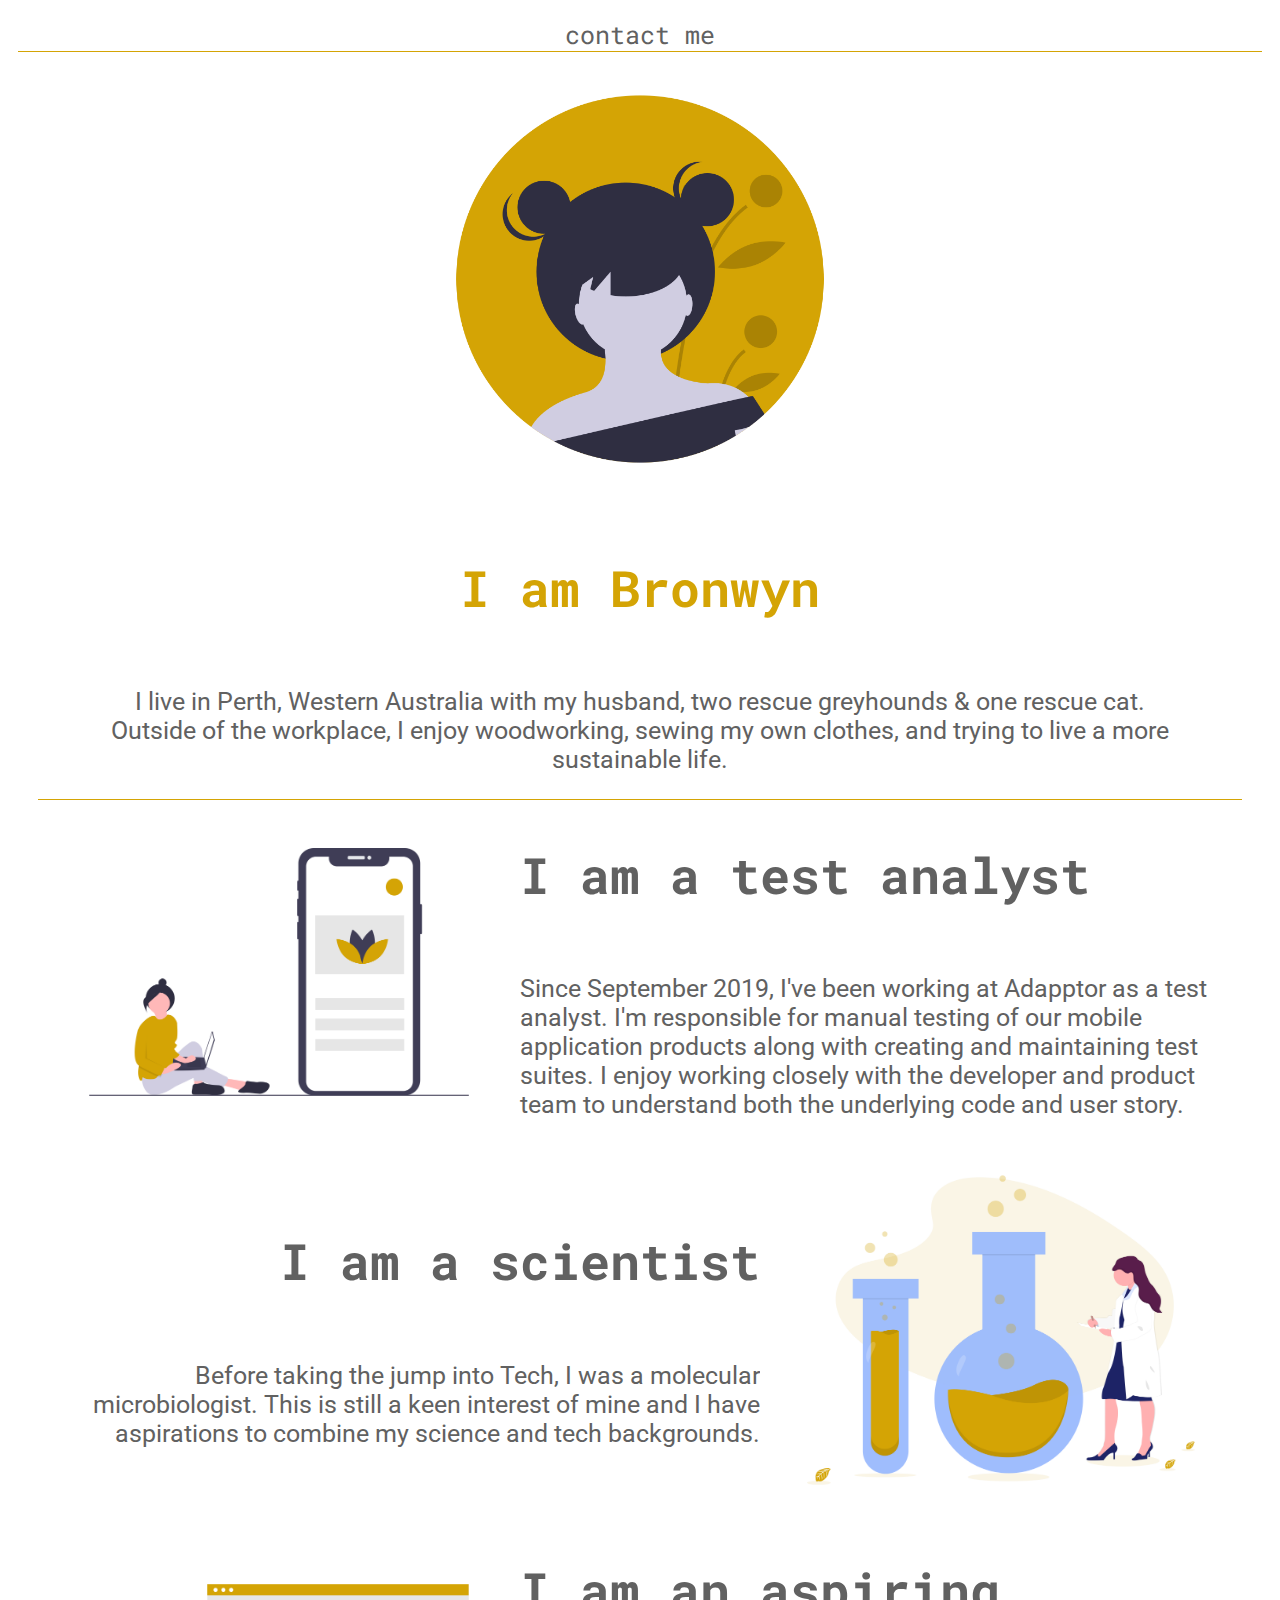
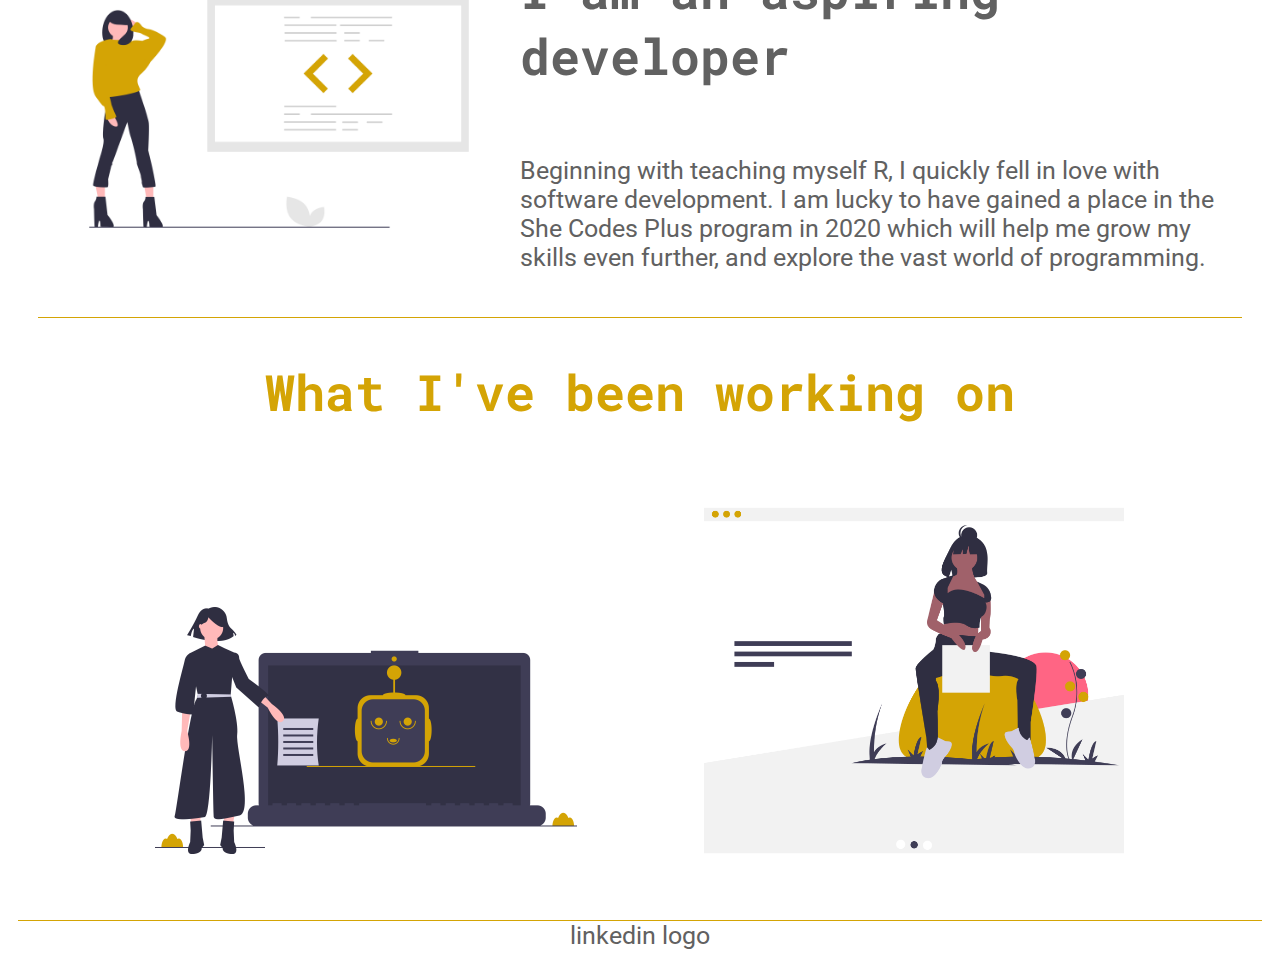
==== index.html @ f5b1cd4d "Initial commit" ====
<!DOCTYPE html>

<html Lang="en">
    <head>
        <meta charset="utf-8">
        <meta name="viewport" content="width=device-width, initial-scale=1.0">
        <meta name="Bronwyn Achemedei" content="Portfolio">
        <title>Bronwyn Achemedei</title>
        <link rel="stylesheet" href="styles.css">
        <link rel="stylesheet" href="home.css">
        <link href="https://fonts.googleapis.com/css2?family=Roboto+Mono:wght@300&family=Roboto:wght@100&display=swap" rel="stylesheet">
    </head>

    <body>
        <header>
            <nav>
                <a href="contact.html">contact me</a>
            </nav>
            <img src="images/undraw_female_avatar_w3jk.png" alt="Headshot of Bronwyn">
        </header>
        <div id="bio">
            <div id="bio-intro">
                <div class="feature-text">
                     <h2>I am Bronwyn</h2>
                </div>
                <div class="bio-text">
                    <p>I live in Perth, Western Australia with my husband, two rescue greyhounds & one rescue cat. 
                        Outside of the workplace, I enjoy woodworking, sewing my own clothes, and trying to live a more sustainable life.
                    </p>
                </div>
            </div>
            <div class="bio-section" id="bio-tester">
                <img class="tile" src="images/undraw_mobile_development_8gyo.png" alt="Mobile tester">
                <div class="bio-text">
                    <h2>I am a test analyst</h2>
                    <p>
                        Since September 2019, I've been working at Adapptor as a test analyst. 
                        I'm responsible for manual testing of our mobile application products along with creating and maintaining test suites. 
                        I enjoy working closely with the developer and product team to understand both the underlying code and user story. 
                    </p>
                </div>
            </div>
            <div class="bio-section" id="bio-scientist">
                <img class="tile" src="images/undraw_science_fqhl.png" alt="Scientist">
                <div class="bio-text">
                    <h2>I am a scientist</h2>                
                    <p>
                        Before taking the jump into Tech, I was a molecular microbiologist. 
                        This is still a keen interest of mine and I have aspirations to combine my science and tech backgrounds.
                    </p>
                </div>
            </div>
            <div class="bio-section" id="bio-developer">
                <img class="tile" src="images/undraw_proud_coder_7ain.png" alt="Developer">
                <div class="bio-text">
                    <h2>I am an aspiring developer</h2>
                    <p>
                        Beginning with teaching myself R, I quickly fell in love with software development. 
                        I am lucky to have gained a place in the She Codes Plus program in 2020 which will help me grow my skills even further, 
                        and explore the vast world of programming. 
                    </p>
                </div>
            </div>
        </div>
        <div id="my-work">
            <div class="feature-text">
                <h2>What I've been working on</h2>
            </div>
            <div id=portfolio-imgs>
                <img class="portfolio-tile" src="images/undraw_chat_bot_kli5.png" alt="Project 1">
                <img class="portfolio-tile" src="images/undraw_personal_website_weap.png" alt="Project 2">
            </div>
        </div>
    </body>

    <footer>
        linkedin logo
    </footer>
</html>
---- styles.css ----
/* Use this for header fonts font-family: 'Roboto Mono', monospace; */
html {
    font-family: 'Roboto', sans-serif;
    background-color: white;
    margin: 10px;
    color: #616161;
    font-size: 25px;
}

header {
    text-align: center;
    font-family: 'Roboto Mono', monospace;
}

header nav {
    border-bottom: 1px solid;
    border-color: #d4a405;
}

nav a {
    text-decoration: none;
}


a:visited {
    color: #616161;
}

a:link {
    color: #616161;
}

a:hover {
    color: #d4a405;
}

header img {
    width: 40%;
}

h2 {
    font-size: 50px;
}

body .feature-text {
    font-family: 'Roboto Mono', monospace;
    color: #d4a405;
}

footer {
    border-top: 1px solid;
    border-color: #d4a405;
    text-align: center;
}
---- home.css ----
body #bio {
    margin: 20px
}

body #bio .bio-section h2 {
    font-family: 'Roboto Mono', monospace;
}

body #bio #bio-intro {
    border-bottom: 1px solid;
    border-color: #d4a405;
    text-align: center;
}

body #bio #bio-intro p {
    margin-left: 5%;
    margin-right: 5%;
}

.bio-section {
    display: flex;
}

.tile {
    width: 40%;
    object-fit: contain;
}

.bio-text {
    display: flex;
    flex-direction: column;
    /* align-items: flex-start; */
    justify-content: center;
}

#bio-scientist{
    display: flex;
    flex-direction: row-reverse;
}

#bio-scientist .bio-text {
    text-align: right;
    align-items: flex-end;
}

body #my-work {
    border-top: 1px solid;
    border-color: #d4a405;
    margin: 20px;
}


#my-work {
    text-align: center;
}

.portfolio-tile {
    width: 45%;
}

@media (max-width: 900px) {
    html {
        font-size: 15px;
    }

    h2 {
        font-size: 25px;
    }
}

@media (max-width: 600px) {
    html {
        font-size: 12px;
    }

    h2 {
        font-size: 20px;
    }
}

@media (max-width: 480px) {
    .bio-section {
        flex-direction: column;
        align-items: center;
    }
    #bio-scientist {
        flex-direction: column;
    }

    .bio-text {
        text-align: center;
        align-items: center;
    }

    #bio-scientist .bio-text {
        text-align: center;
        align-items: center;
    }
    #portfolio-imgs {
        display: flex;
        flex-direction: column;
        align-items: center;
    }
    #portfolio-imgs .portfolio-tile {
        width: 80%;
    }
}
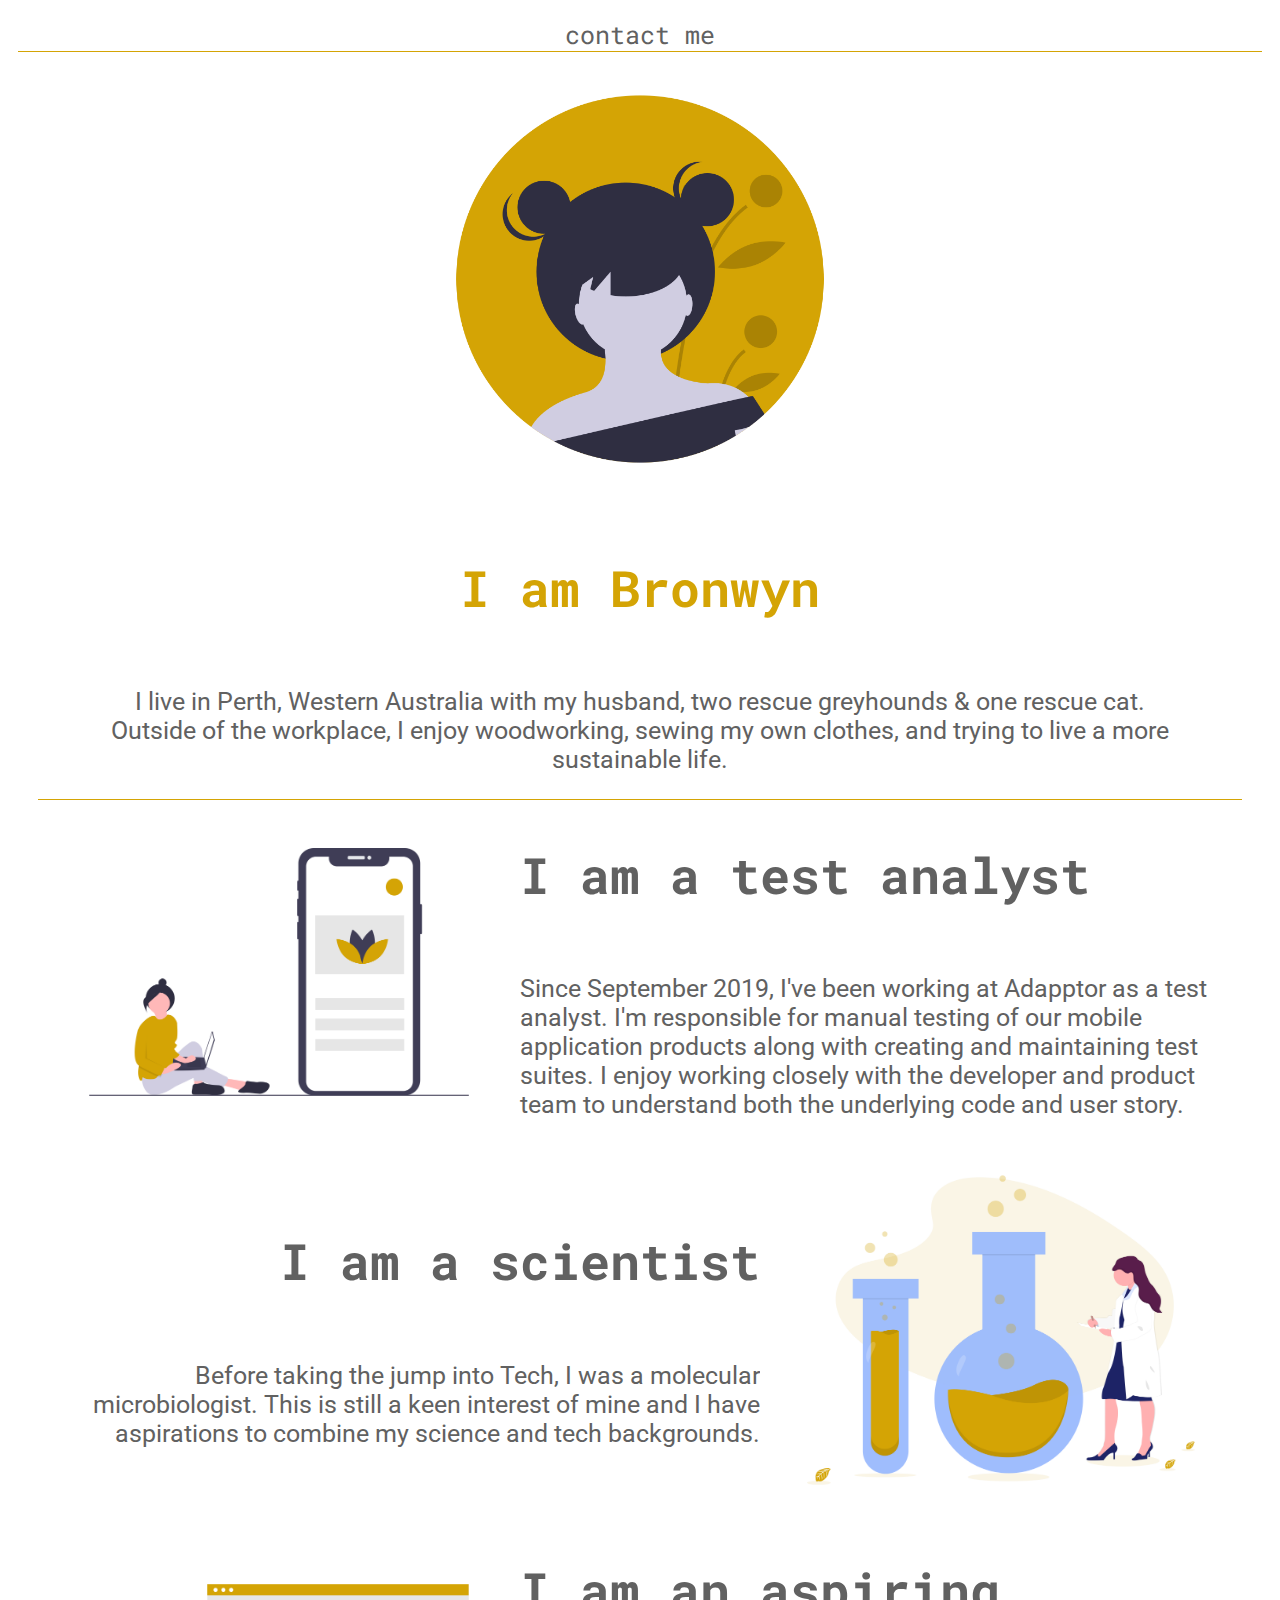
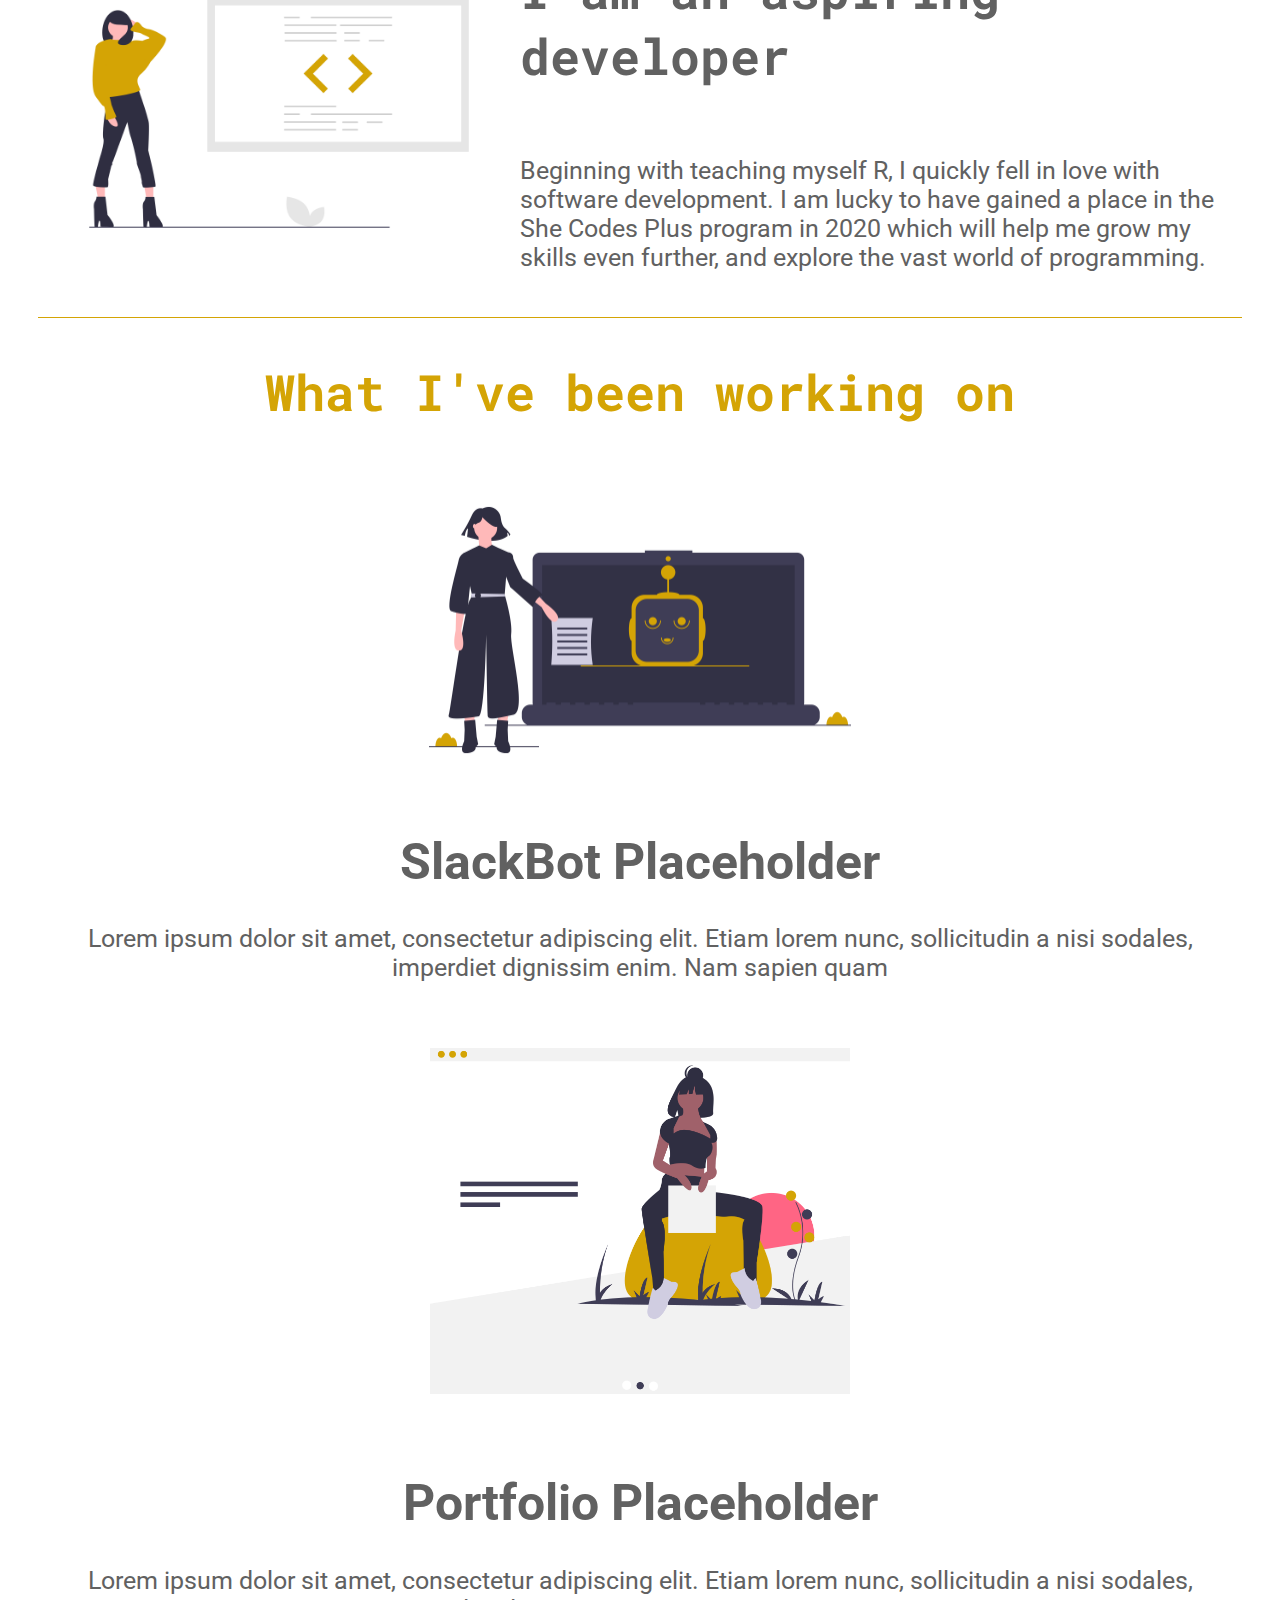
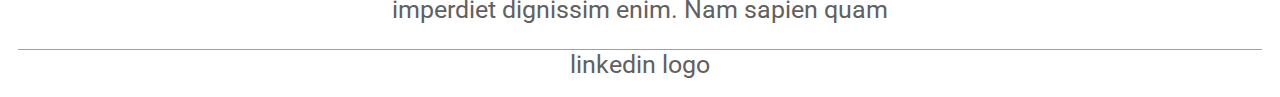
==== commit 8cccc732: "Update index.html" ====
--- a/index.html
+++ b/index.html
@@ -66,9 +66,21 @@
             <div class="feature-text">
                 <h2>What I've been working on</h2>
             </div>
-            <div id=portfolio-imgs>
-                <img class="portfolio-tile" src="images/undraw_chat_bot_kli5.png" alt="Project 1">
-                <img class="portfolio-tile" src="images/undraw_personal_website_weap.png" alt="Project 2">
+            <div id="portfolio">
+                <div class="portfolio-img">
+                    <img class="portfolio-tile" src="images/undraw_chat_bot_kli5.png" alt="Project 1">
+                    <div class = "details">
+                        <h1>SlackBot Placeholder</h1>
+                        <p>Lorem ipsum dolor sit amet, consectetur adipiscing elit. Etiam lorem nunc, sollicitudin a nisi sodales, imperdiet dignissim enim. Nam sapien quam</p>
+                    </div>
+                </div>
+                <div class="portfolio-img">
+                    <img class="portfolio-tile" src="images/undraw_personal_website_weap.png" alt="Project 2">
+                    <div class = "details">
+                        <h1>Portfolio Placeholder</h1>
+                        <p>Lorem ipsum dolor sit amet, consectetur adipiscing elit. Etiam lorem nunc, sollicitudin a nisi sodales, imperdiet dignissim enim. Nam sapien quam</p>
+                    </div>
+                </div>
             </div>
         </div>
     </body>
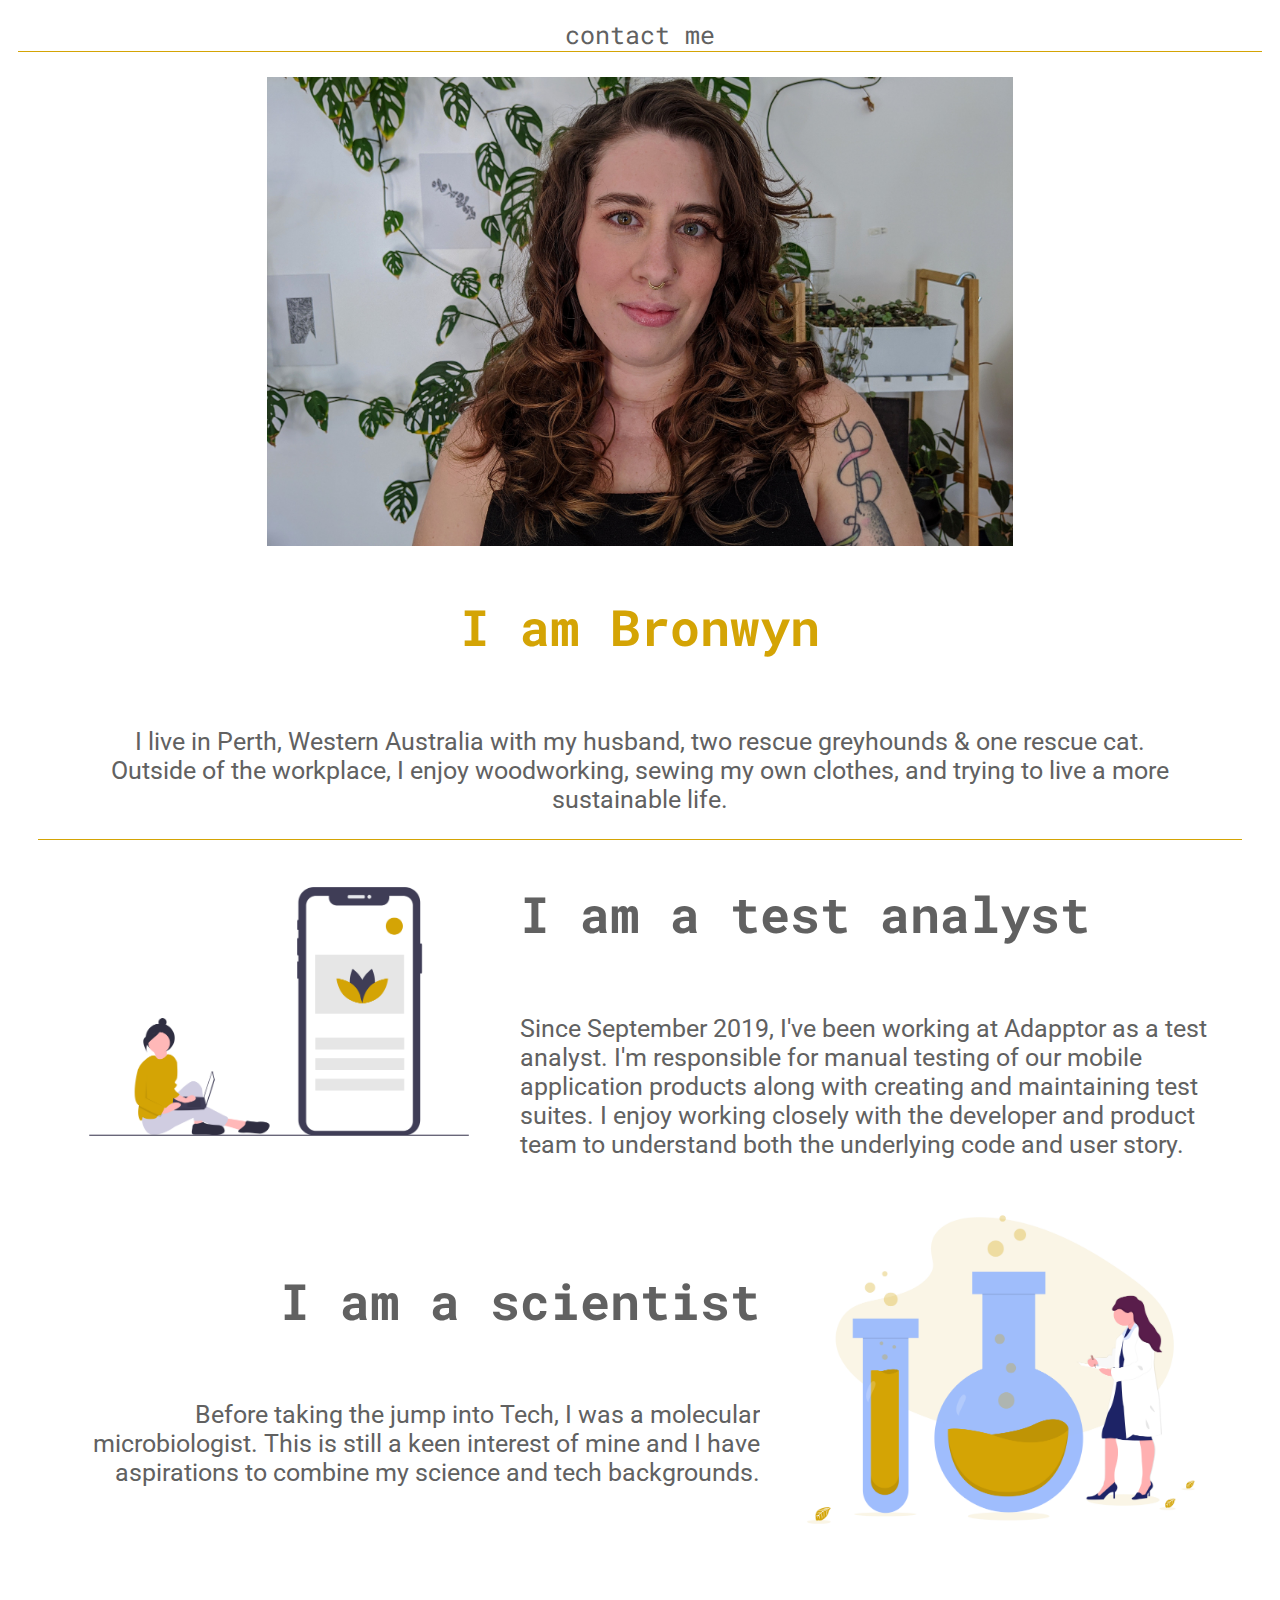
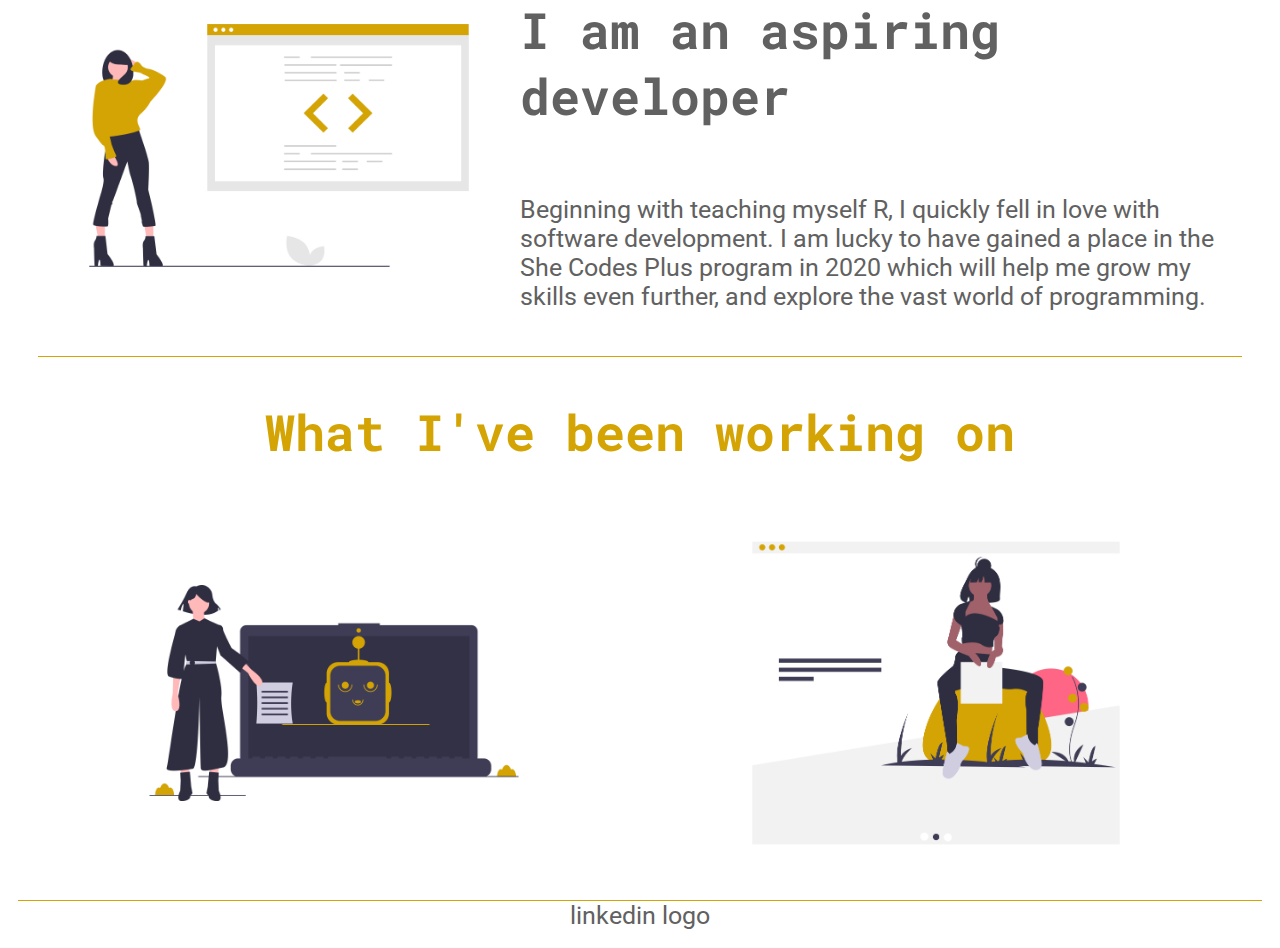
==== commit cd3ff061: "Added profile photo" ====
--- a/index.html
+++ b/index.html
@@ -16,7 +16,7 @@
             <nav>
                 <a href="contact.html">contact me</a>
             </nav>
-            <img src="images/undraw_female_avatar_w3jk.png" alt="Headshot of Bronwyn">
+            <img src="images/profile.jpg" alt="Headshot of Bronwyn">
         </header>
         <div id="bio">
             <div id="bio-intro">
--- a/home.css
+++ b/home.css
@@ -1,5 +1,11 @@
+
 body #bio {
-    margin: 20px
+    margin: 20px;
+}
+
+body header img {
+    padding-top: 2%;
+    width: 60%;
 }
 
 body #bio .bio-section h2 {
@@ -54,9 +60,51 @@
     text-align: center;
 }
 
+#portfolio {
+    display: flex;
+    align-items: center;
+}
+
+.portfolio-img {
+    position: relative;
+    width: 100%;
+    margin-right: 10px;
+    display: flex;
+    justify-content: center;
+    align-items: center;
+}
+
+.portfolio-img .details {
+    display: flex;
+    flex-direction: column;
+    justify-content: center;
+    height: 100%;
+    position: absolute;
+    background: white;
+    color: black;
+    font-family: sans-serif;
+    opacity: 0;
+    visibility: hidden;
+    -webkit-transition: visibility 0s, opacity 0.5s linear; 
+    transition: visibility 0s, opacity 0.5s linear;
+}
+
+.portfolio-img:hover {
+    cursor: pointer;
+}
+
+.portfolio-img:hover .details {
+    width: 90%;
+    padding: 8px 15px;
+    visibility: visible;
+    opacity: 0.7; 
+}
+
 .portfolio-tile {
-    width: 45%;
+    width: 80%;
+    object-fit: scale-down;
 }
+
 
 @media (max-width: 900px) {
     html {
@@ -96,12 +144,12 @@
         text-align: center;
         align-items: center;
     }
-    #portfolio-imgs {
+    #portfolio {
         display: flex;
         flex-direction: column;
         align-items: center;
     }
-    #portfolio-imgs .portfolio-tile {
+    /* #portfolio-imgs .portfolio-tile {
         width: 80%;
-    }
+    } */
 }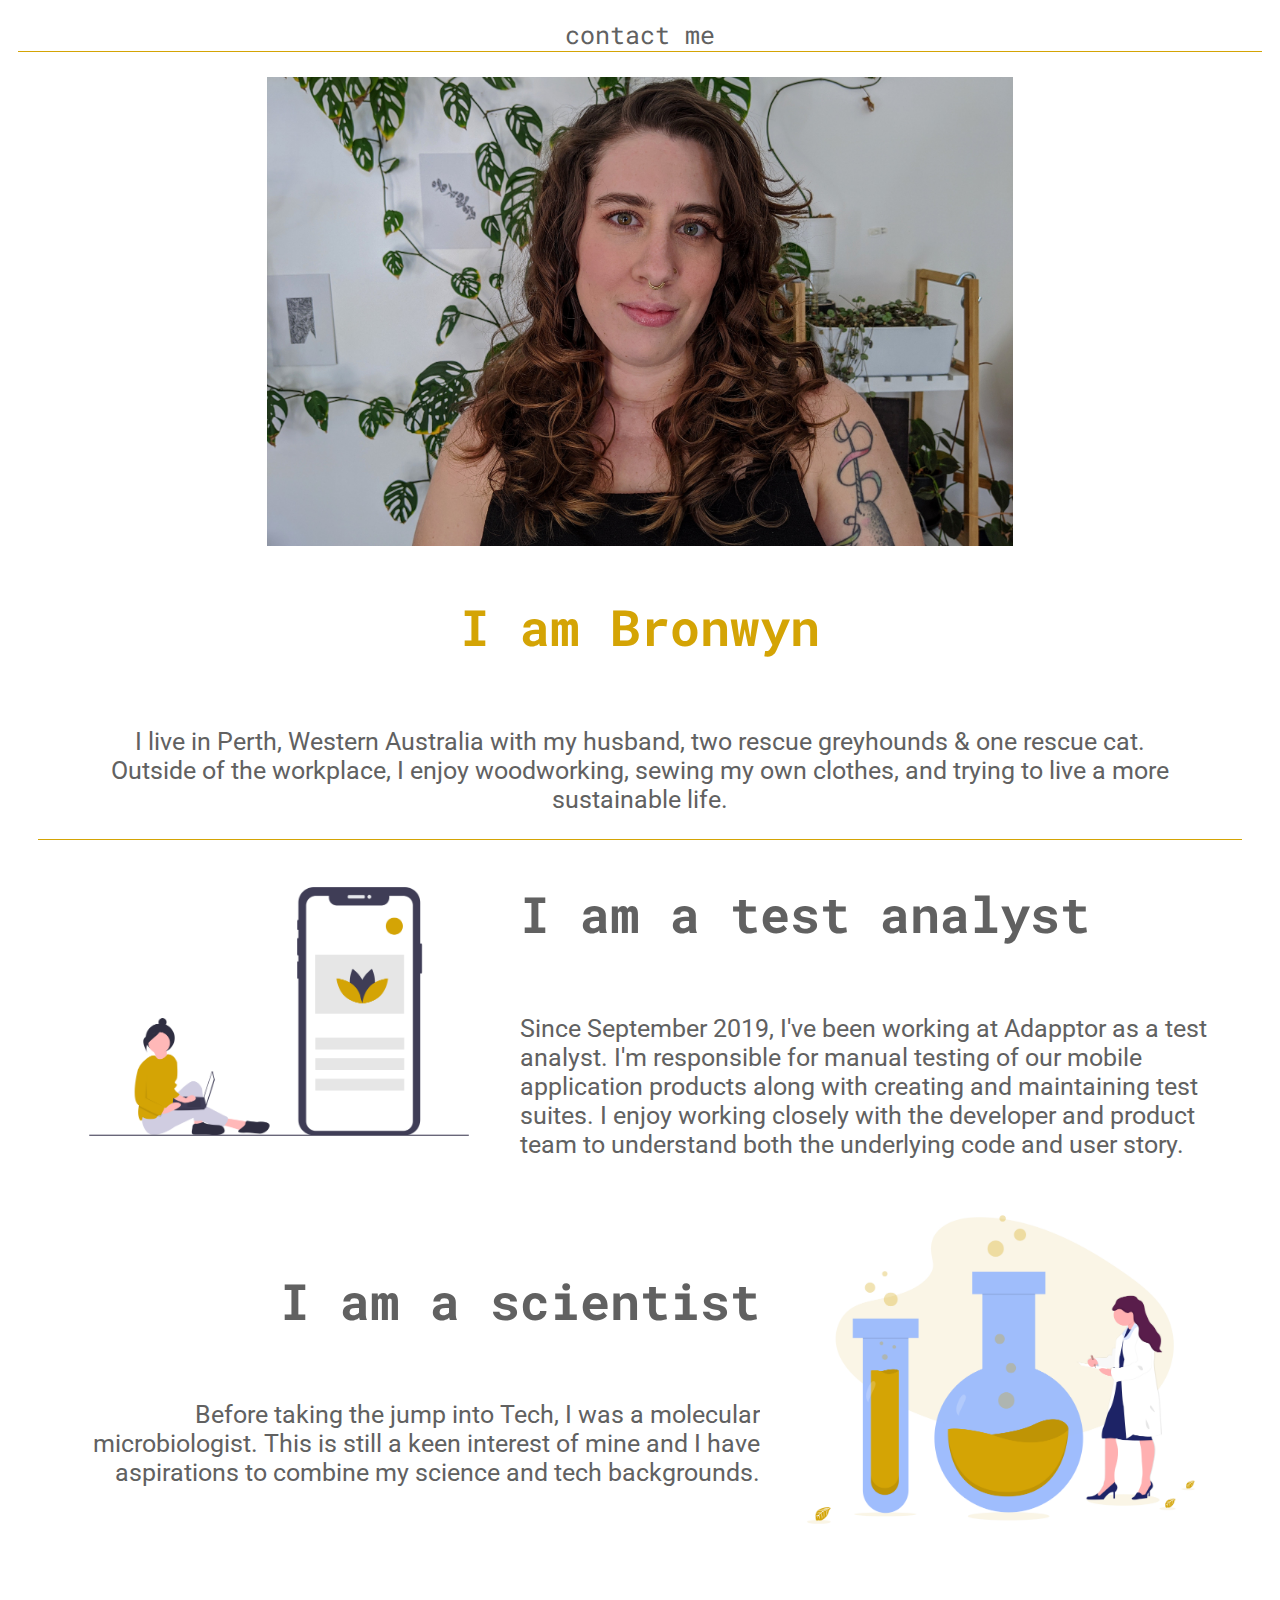
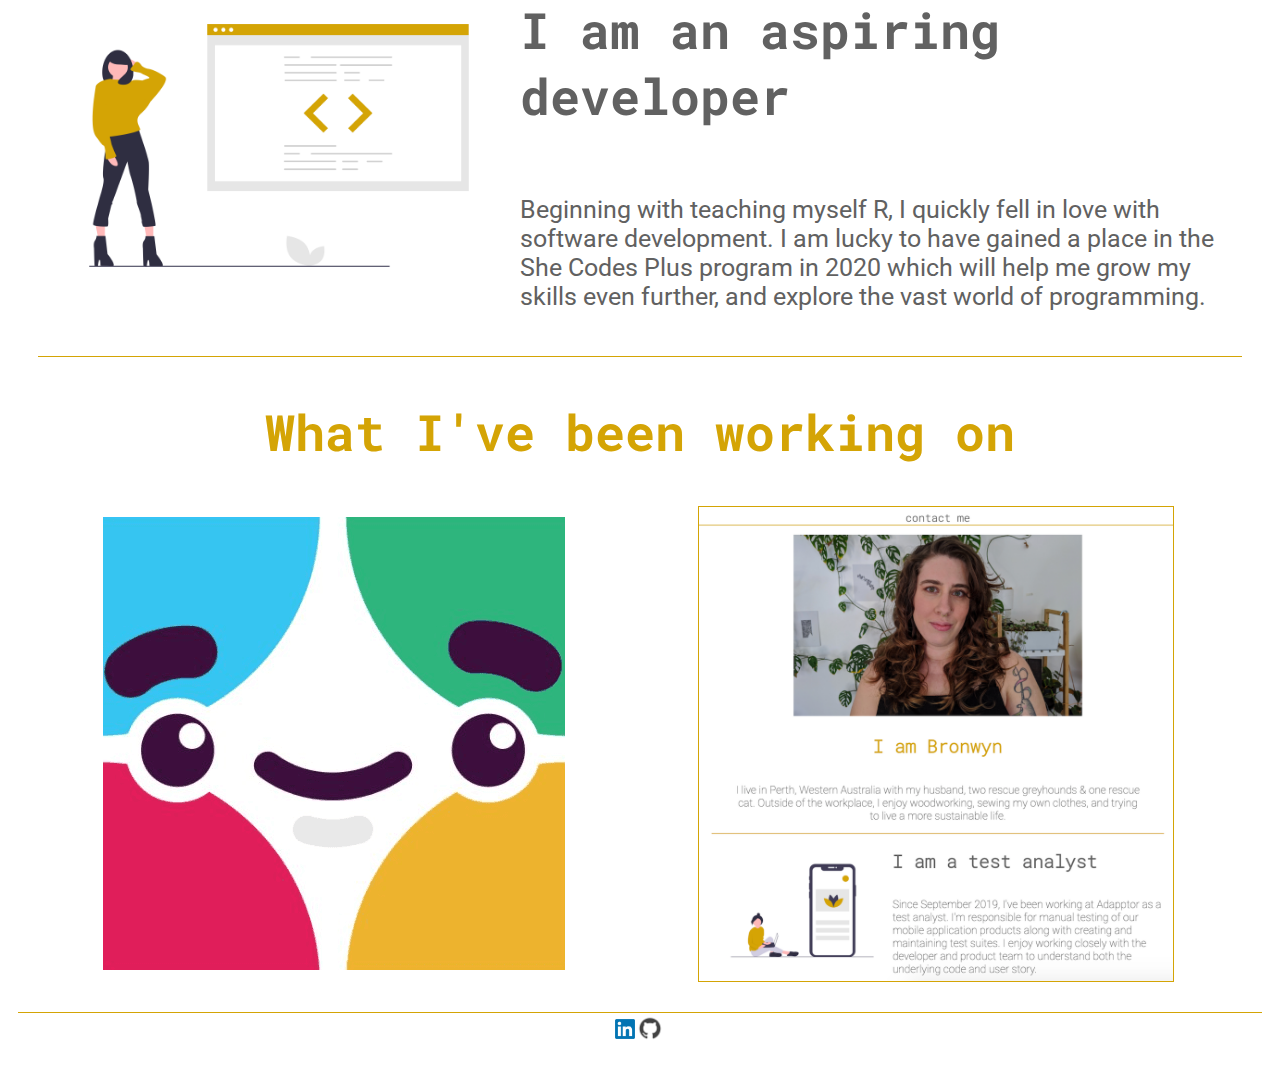
==== commit bb6befc4: "Added portfolio images and footer social links" ====
--- a/index.html
+++ b/index.html
@@ -68,14 +68,14 @@
             </div>
             <div id="portfolio">
                 <div class="portfolio-img">
-                    <img class="portfolio-tile" src="images/undraw_chat_bot_kli5.png" alt="Project 1">
+                    <img class="portfolio-tile" id="project-1" src="images/slackbot.png" alt="Project 1">
                     <div class = "details">
                         <h1>SlackBot Placeholder</h1>
                         <p>Lorem ipsum dolor sit amet, consectetur adipiscing elit. Etiam lorem nunc, sollicitudin a nisi sodales, imperdiet dignissim enim. Nam sapien quam</p>
                     </div>
                 </div>
                 <div class="portfolio-img">
-                    <img class="portfolio-tile" src="images/undraw_personal_website_weap.png" alt="Project 2">
+                    <img class="portfolio-tile" id="project-2" src="images/website.png" alt="Project 2">
                     <div class = "details">
                         <h1>Portfolio Placeholder</h1>
                         <p>Lorem ipsum dolor sit amet, consectetur adipiscing elit. Etiam lorem nunc, sollicitudin a nisi sodales, imperdiet dignissim enim. Nam sapien quam</p>
@@ -86,6 +86,13 @@
     </body>
 
     <footer>
-        linkedin logo
+        <div id="socials">
+            <a href= "https://www.linkedin.com/in/bronwyn-achemedei/">
+                <img id="linkedin" src= "images/linkedin-logo.jpg" alt="LinkedIn Logo">
+            </a>
+            <a href="https://github.com/Bachemedei">
+                <img id="github" src="images/github.png" alt="GitHub Logo">
+            </a>
+         </div>
     </footer>
 </html>
--- a/styles.css
+++ b/styles.css
@@ -52,3 +52,17 @@
     border-color: #d4a405;
     text-align: center;
 }
+
+#socials {
+    display: flex;
+    align-items: center;
+    justify-content: center;
+}
+
+#linkedin {
+    width: 20px;
+}
+
+#github {
+    width: 30px;
+}
--- a/home.css
+++ b/home.css
@@ -69,6 +69,7 @@
     position: relative;
     width: 100%;
     margin-right: 10px;
+    margin-bottom: 10px;
     display: flex;
     justify-content: center;
     align-items: center;
@@ -103,6 +104,11 @@
 .portfolio-tile {
     width: 80%;
     object-fit: scale-down;
+}
+
+#project-2 { 
+    border: 1px solid;
+    border-color: #d4a405;
 }
 
 
@@ -149,7 +155,10 @@
         flex-direction: column;
         align-items: center;
     }
-    /* #portfolio-imgs .portfolio-tile {
-        width: 80%;
-    } */
+    #linkedin {
+        width: 10px;
+    }
+    #github {
+        width: 15px;
+    }
 }